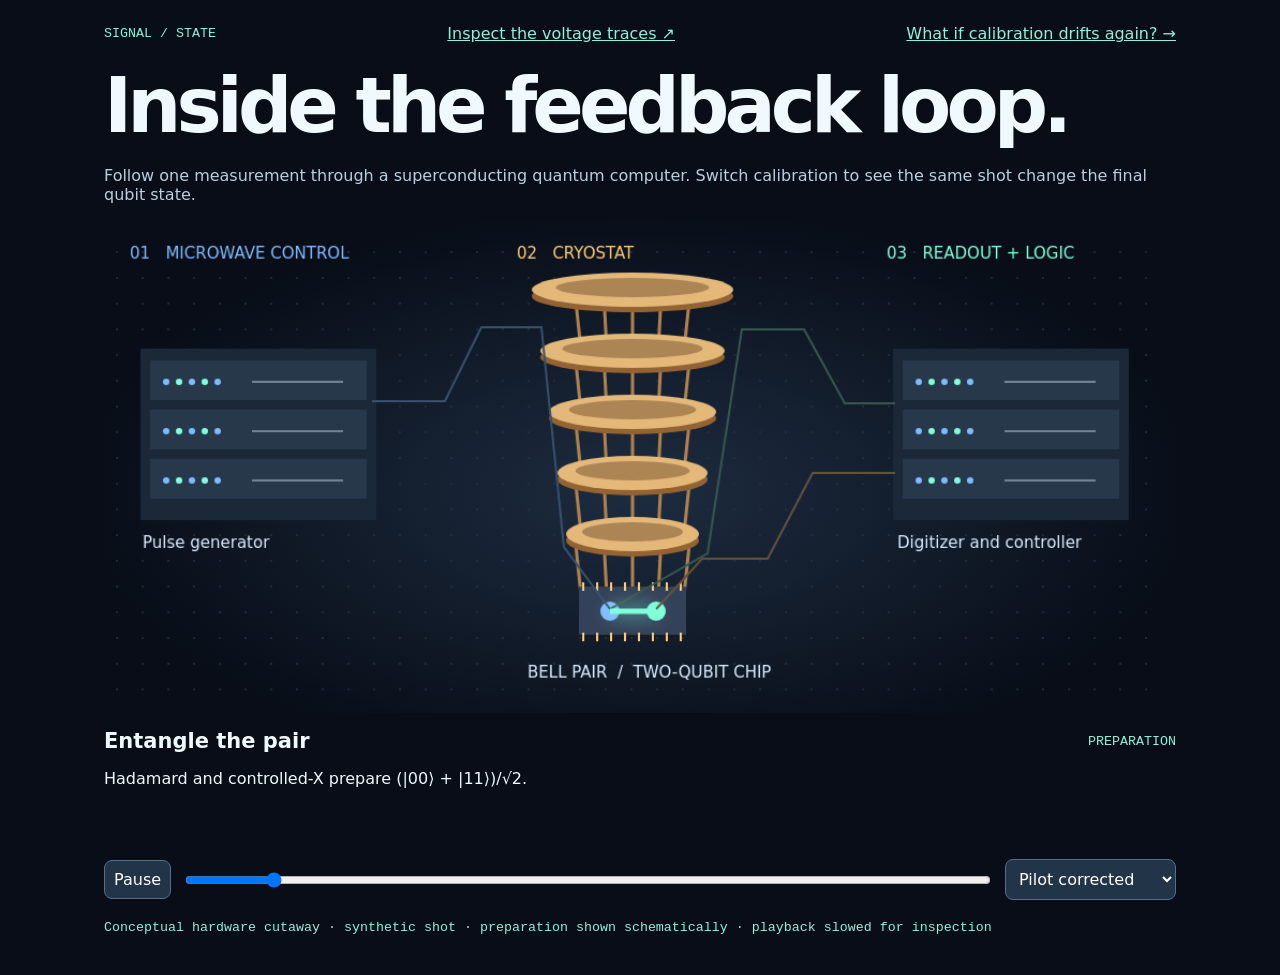
==== docs/index.html @ 47e358c2 "Show how feedback recovers after a second phase shift" ====
<!doctype html><html lang=en><meta charset=utf-8><meta name=viewport content="width=device-width,initial-scale=1"><title>Inside the feedback loop</title>
<style>*{box-sizing:border-box}body{margin:0;background:#080d17;color:#eff9ff;font:16px system-ui}main{max-width:1120px;margin:auto;padding:24px}header,aside,.tools{display:flex;align-items:center;justify-content:space-between;gap:12px;flex-wrap:wrap}a,small{color:#91efdc}h1{font-size:clamp(36px,6vw,76px);letter-spacing:-.065em;margin:18px 0 4px}p{color:#bdcede}canvas{width:100%;display:block;background:radial-gradient(ellipse at 50% 55%,#1d2c40,#080d17 75%);border-radius:16px}button,select{color:white;background:#213448;border:1px solid #547086;border-radius:8px;padding:9px;font:inherit}input{flex:1;min-width:120px}strong{font-size:21px}aside{padding:16px 0}button{cursor:pointer}small{font-family:monospace}article{min-height:90px} @media(max-width:620px){main{padding:12px}canvas{min-height:270px;object-fit:contain}}</style>
<main><header><small>SIGNAL / STATE</small><a href="exhibit.html#experiment">Inspect the voltage traces ↗</a><a href="drift.html">What if calibration drifts again? →</a></header><h1>Inside the feedback loop.</h1><p>Follow one measurement through a superconducting quantum computer. Switch calibration to see the same shot change the final qubit state.</p>
<canvas id="view" width="1000" height="460" aria-label="Cutaway illustration of a microwave controller, cryostat, qubit chip and readout electronics"></canvas>
<aside><strong id="title"></strong><small id="time"></small></aside><article id="detail"></article><div class="tools"><button id="play">Pause</button><input aria-label="Replay progress" id="slider" type="range" min="0" max="1000" value="0"><select aria-label="Calibration" id="mode"><option value="corrected">Pilot corrected</option><option value="stale">Stale calibration</option></select></div><p><small>Conceptual hardware cutaway · synthetic shot · preparation shown schematically · playback slowed for inspection</small></p></main>
<script src="machine-shot.js"></script><script>
const el=id=>document.getElementById(id),ctx=el('view').getContext('2d'),mint='#81ffdb',gold='#ffca76',blue='#80baff';
let progress=0,playing=!matchMedia('(prefers-reduced-motion: reduce)').matches,last=0;
function line(points,color,width=2){ctx.beginPath();points.forEach(([x,y],i)=>i?ctx.lineTo(x,y):ctx.moveTo(x,y));ctx.strokeStyle=color;ctx.lineWidth=width;ctx.stroke()}
function ellipse(x,y,rx,ry,c){ctx.fillStyle=c;ctx.beginPath();ctx.ellipse(x,y,rx,ry,0,0,7);ctx.fill()}
function text(x,y,s,c='#dcecff',size=15){ctx.fillStyle=c;ctx.font=size+'px system-ui';ctx.fillText(s,x,y)}
function packet(path,f,color){line(path,color,2);const pos=Math.min(.99999,f)*(path.length-1),i=Math.floor(pos),t=pos-i;const x=path[i][0]*(1-t)+path[i+1][0]*t,y=path[i][1]*(1-t)+path[i+1][1]*t;ctx.shadowBlur=22;ctx.shadowColor=color;ellipse(x,y,7,7,color);ctx.shadowBlur=0}
function draw(){const p=machineShot[el('mode').value],N=p.evidence.length,finish=p.finished_ns;
const ns=Math.max(0,Math.min(finish,(progress-.28)/.72*finish)),stage=progress<.10?0:progress<.20?1:progress<.28?2:ns<4*N?3:ns<4*N+16?4:progress<.99999?5:6;
ctx.clearRect(0,0,1000,460);
for(let y=30;y<455;y+=24)for(let x=12;x<995;x+=24)ellipse(x,y,1,1,'#233245');
text(24,36,'01   MICROWAVE CONTROL',blue);text(385,36,'02   CRYOSTAT',gold);text(730,36,'03   READOUT + LOGIC',mint);
for(let rack of [34,736]){ctx.fillStyle='#1a2838';ctx.fillRect(rack,120,220,160);for(let j=0;j<3;j++){ctx.fillStyle='#26384a';ctx.fillRect(rack+9,131+j*46,202,37);for(let k=0;k<5;k++)ellipse(rack+24+k*12,151+j*46,3,3,k%2?mint:blue);line([[rack+104,151+j*46],[rack+189,151+j*46]],'#718293')}}
for(let j=0;j<5;j++){const y=65+j*57,rx=94-j*8;for(let k=-2;k<=2;k++)line([[493+k*27,y],[493+k*24,y+57]],'#af824f',3);ellipse(493,y+6,rx,15,'#946333');ellipse(493,y,rx,16,'#e3b878');ellipse(493,y-2,rx*.76,9,'#ad8555')}
ctx.fillStyle='#344259';ctx.fillRect(443,342,100,45);for(let k=0;k<8;k++){line([[447+k*13,338],[447+k*13,346]],gold);line([[447+k*13,385],[447+k*13,393]],gold)}
line([[472,365],[515,365]],'#c9d7ff',3);ellipse(472,365,9,9,blue);ellipse(515,365,9,9,stage===6&&p.target_one_after?'#ff898d':mint);
text(395,427,'BELL PAIR  /  TWO-QUBIT CHIP');text(36,306,'Pulse generator');text(740,306,'Digitizer and controller');
const drive=[[250,169],[318,169],[352,100],[408,100],[429,305],[472,363]],read=[[472,363],[563,311],[595,102],[653,102],[691,171],[738,171]],feedback=[[738,236],[661,236],[619,316],[558,316],[515,363]];
line(drive,'#39516c');line(read,'#37574f');line(feedback,'#61523e');
if(stage===0)packet(drive,progress/.1,blue);if(stage===1){ctx.shadowColor=mint;ctx.shadowBlur=18;line([[472,365],[515,365]],mint,5);ctx.shadowBlur=0}
if(stage===2||stage===3)packet(read,stage===2?(progress-.2)/.08:(ns/20)%1,mint);if(stage===4||stage===5)packet(feedback,Math.min(1,(ns-4*N)/28),gold);
const count=Math.min(N,Math.floor(ns/4));if(count>0){const pts=p.evidence.slice(0,count).map((v,i)=>[747+i*196/48,220-Math.max(-9,Math.min(9,v))*3]);line(pts,mint,3)}
const names=['Send the control pulse','Entangle the pair','Measure the first qubit','Listen to the resonator','Transmit the decision','Apply conditional feedback','Verify the target'];
const notes=['Microwave control is illustrated schematically. The circuit begins in |00⟩.','Hadamard and controlled-X prepare (|00⟩ + |11⟩)/√2.','The fixture selects measurement branch '+Number(p.truth)+'. The partner qubit is correlated with it.','Sample '+count+' of '+N+'. The readout actor accumulates evidence from two noisy voltage channels.','The reader calls state '+Number(p.decision)+'. Its output travels through a modeled 16 ns feedback delay.',p.decision?'The controller requests X on the partner qubit. The gate slot takes 12 ns.':'The controller leaves the partner unchanged. The reserved gate slot takes 12 ns.','Final target |'+Number(p.target_one_after)+'⟩. '+(p.target_one_after?'Reset failed.':'Reset succeeded.')+' Completion '+finish+' ns against a 120 ns deadline.'];
el('title').textContent=names[stage];el('detail').textContent=notes[stage];el('time').textContent=stage<3?'PREPARATION':Math.round(ns)+' ns   /   SIMULATED';el('slider').value=Math.round(progress*1000);el('play').textContent=playing?'Pause':progress>=1?'Replay':'Play'}
function frame(t){if(playing){progress=Math.min(1,progress+Math.min(t-last,50)/15000);if(progress===1)playing=false}last=t;draw();requestAnimationFrame(frame)}
el('slider').oninput=e=>{playing=false;progress=e.target.value/1000};el('play').onclick=()=>{if(progress>=1)progress=0;playing=!playing};requestAnimationFrame(frame)
</script></html>
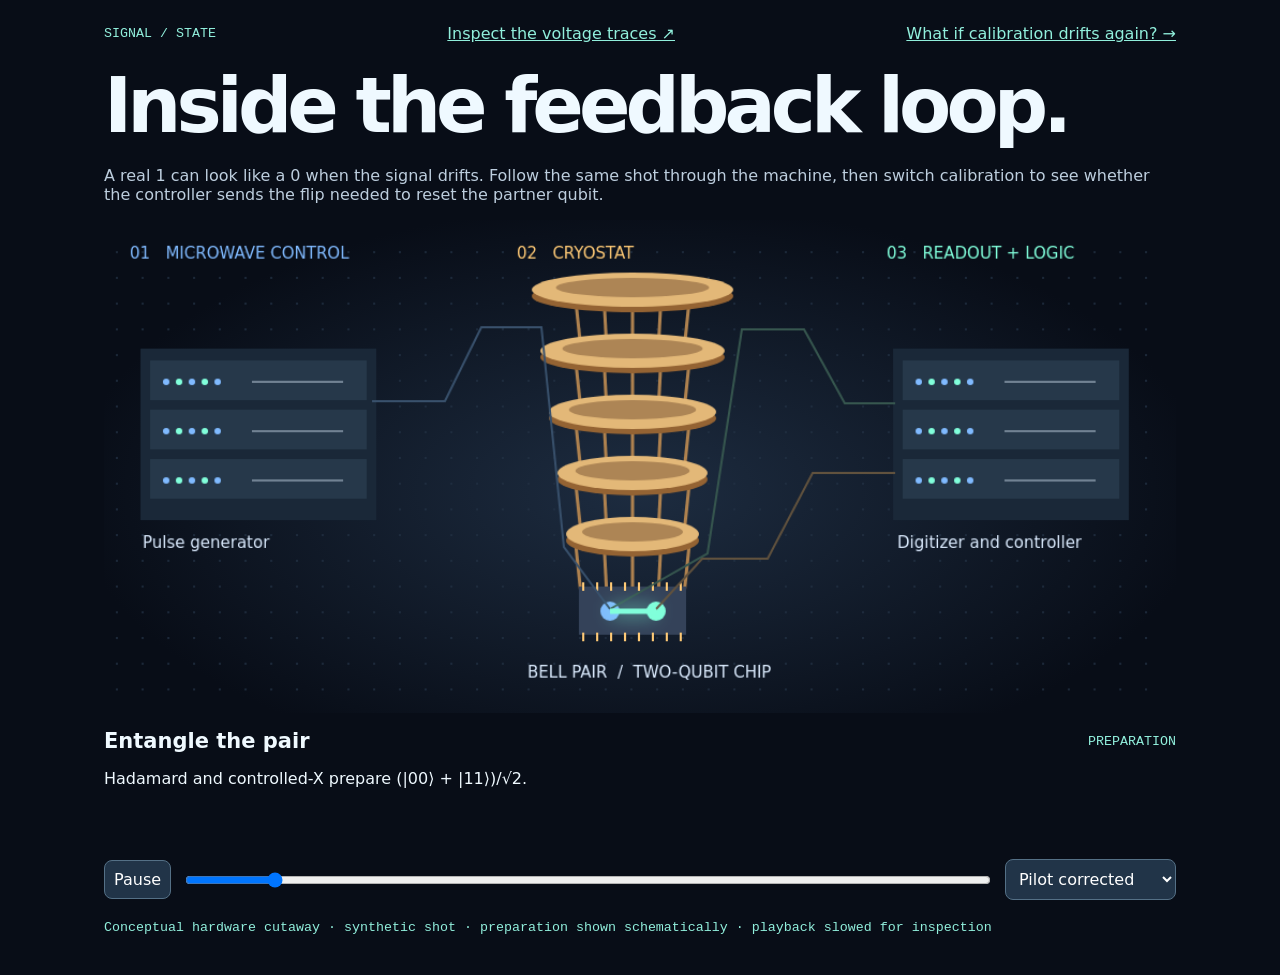
==== commit 9586afbf: "Explain why readout drift can cause the wrong feedback" ====
--- a/docs/index.html
+++ b/docs/index.html
@@ -1,6 +1,6 @@
 <!doctype html><html lang=en><meta charset=utf-8><meta name=viewport content="width=device-width,initial-scale=1"><title>Inside the feedback loop</title>
 <style>*{box-sizing:border-box}body{margin:0;background:#080d17;color:#eff9ff;font:16px system-ui}main{max-width:1120px;margin:auto;padding:24px}header,aside,.tools{display:flex;align-items:center;justify-content:space-between;gap:12px;flex-wrap:wrap}a,small{color:#91efdc}h1{font-size:clamp(36px,6vw,76px);letter-spacing:-.065em;margin:18px 0 4px}p{color:#bdcede}canvas{width:100%;display:block;background:radial-gradient(ellipse at 50% 55%,#1d2c40,#080d17 75%);border-radius:16px}button,select{color:white;background:#213448;border:1px solid #547086;border-radius:8px;padding:9px;font:inherit}input{flex:1;min-width:120px}strong{font-size:21px}aside{padding:16px 0}button{cursor:pointer}small{font-family:monospace}article{min-height:90px} @media(max-width:620px){main{padding:12px}canvas{min-height:270px;object-fit:contain}}</style>
-<main><header><small>SIGNAL / STATE</small><a href="exhibit.html#experiment">Inspect the voltage traces ↗</a><a href="drift.html">What if calibration drifts again? →</a></header><h1>Inside the feedback loop.</h1><p>Follow one measurement through a superconducting quantum computer. Switch calibration to see the same shot change the final qubit state.</p>
+<main><header><small>SIGNAL / STATE</small><a href="exhibit.html#experiment">Inspect the voltage traces ↗</a><a href="drift.html">What if calibration drifts again? →</a></header><h1>Inside the feedback loop.</h1><p>A real 1 can look like a 0 when the signal drifts. Follow the same shot through the machine, then switch calibration to see whether the controller sends the flip needed to reset the partner qubit.</p>
 <canvas id="view" width="1000" height="460" aria-label="Cutaway illustration of a microwave controller, cryostat, qubit chip and readout electronics"></canvas>
 <aside><strong id="title"></strong><small id="time"></small></aside><article id="detail"></article><div class="tools"><button id="play">Pause</button><input aria-label="Replay progress" id="slider" type="range" min="0" max="1000" value="0"><select aria-label="Calibration" id="mode"><option value="corrected">Pilot corrected</option><option value="stale">Stale calibration</option></select></div><p><small>Conceptual hardware cutaway · synthetic shot · preparation shown schematically · playback slowed for inspection</small></p></main>
 <script src="machine-shot.js"></script><script>
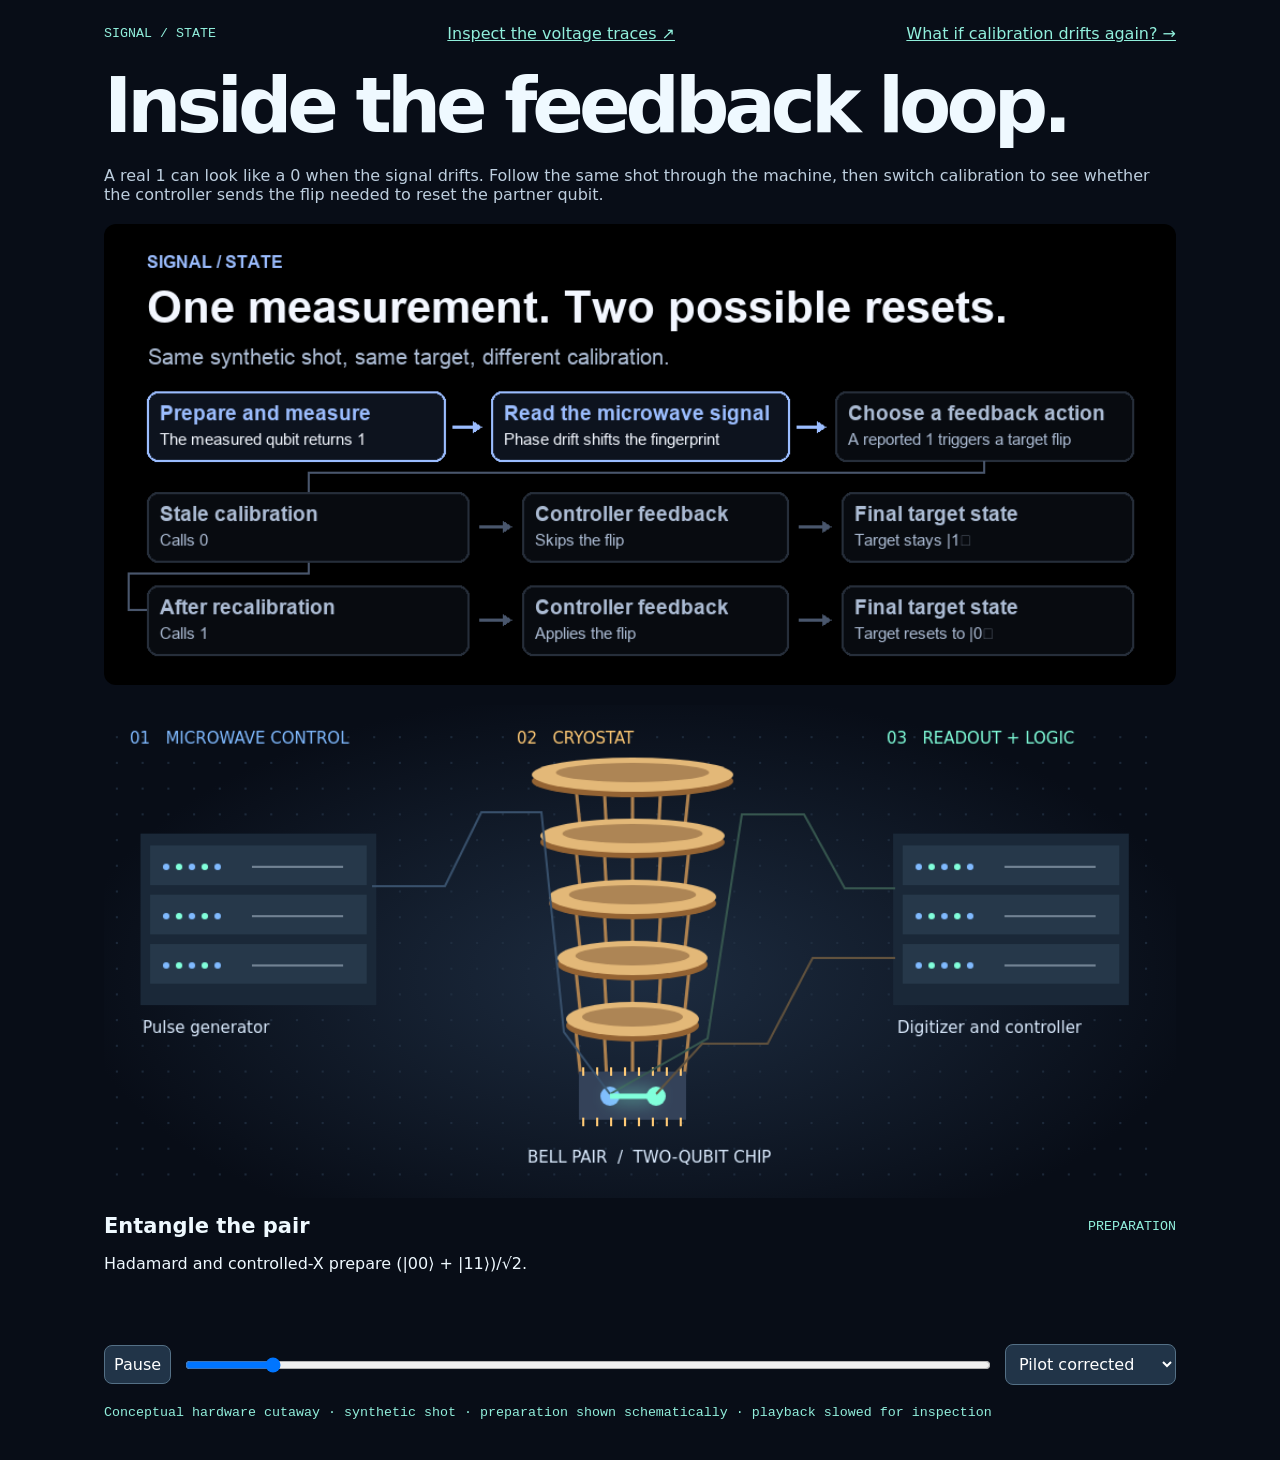
==== commit 78bf0493: "Open with the animated readout workflow" ====
--- a/docs/index.html
+++ b/docs/index.html
@@ -1,7 +1,7 @@
 <!doctype html><html lang=en><meta charset=utf-8><meta name=viewport content="width=device-width,initial-scale=1"><title>Inside the feedback loop</title>
 <style>*{box-sizing:border-box}body{margin:0;background:#080d17;color:#eff9ff;font:16px system-ui}main{max-width:1120px;margin:auto;padding:24px}header,aside,.tools{display:flex;align-items:center;justify-content:space-between;gap:12px;flex-wrap:wrap}a,small{color:#91efdc}h1{font-size:clamp(36px,6vw,76px);letter-spacing:-.065em;margin:18px 0 4px}p{color:#bdcede}canvas{width:100%;display:block;background:radial-gradient(ellipse at 50% 55%,#1d2c40,#080d17 75%);border-radius:16px}button,select{color:white;background:#213448;border:1px solid #547086;border-radius:8px;padding:9px;font:inherit}input{flex:1;min-width:120px}strong{font-size:21px}aside{padding:16px 0}button{cursor:pointer}small{font-family:monospace}article{min-height:90px} @media(max-width:620px){main{padding:12px}canvas{min-height:270px;object-fit:contain}}</style>
 <main><header><small>SIGNAL / STATE</small><a href="exhibit.html#experiment">Inspect the voltage traces ↗</a><a href="drift.html">What if calibration drifts again? →</a></header><h1>Inside the feedback loop.</h1><p>A real 1 can look like a 0 when the signal drifts. Follow the same shot through the machine, then switch calibration to see whether the controller sends the flip needed to reset the partner qubit.</p>
-<canvas id="view" width="1000" height="460" aria-label="Cutaway illustration of a microwave controller, cryostat, qubit chip and readout electronics"></canvas>
+<figure style="margin:20px 0"><picture><source media="(prefers-reduced-motion: reduce)" srcset="workflow.png"><img src="workflow.gif" width="1000" height="430" style="display:block;width:100%;height:auto;border-radius:12px" alt="One measurement leads to two possible resets. Stale calibration reports zero and skips the flip. Recalibration reports one and resets the target."></picture></figure><canvas id="view" width="1000" height="460" aria-label="Cutaway illustration of a microwave controller, cryostat, qubit chip and readout electronics"></canvas>
 <aside><strong id="title"></strong><small id="time"></small></aside><article id="detail"></article><div class="tools"><button id="play">Pause</button><input aria-label="Replay progress" id="slider" type="range" min="0" max="1000" value="0"><select aria-label="Calibration" id="mode"><option value="corrected">Pilot corrected</option><option value="stale">Stale calibration</option></select></div><p><small>Conceptual hardware cutaway · synthetic shot · preparation shown schematically · playback slowed for inspection</small></p></main>
 <script src="machine-shot.js"></script><script>
 const el=id=>document.getElementById(id),ctx=el('view').getContext('2d'),mint='#81ffdb',gold='#ffca76',blue='#80baff';
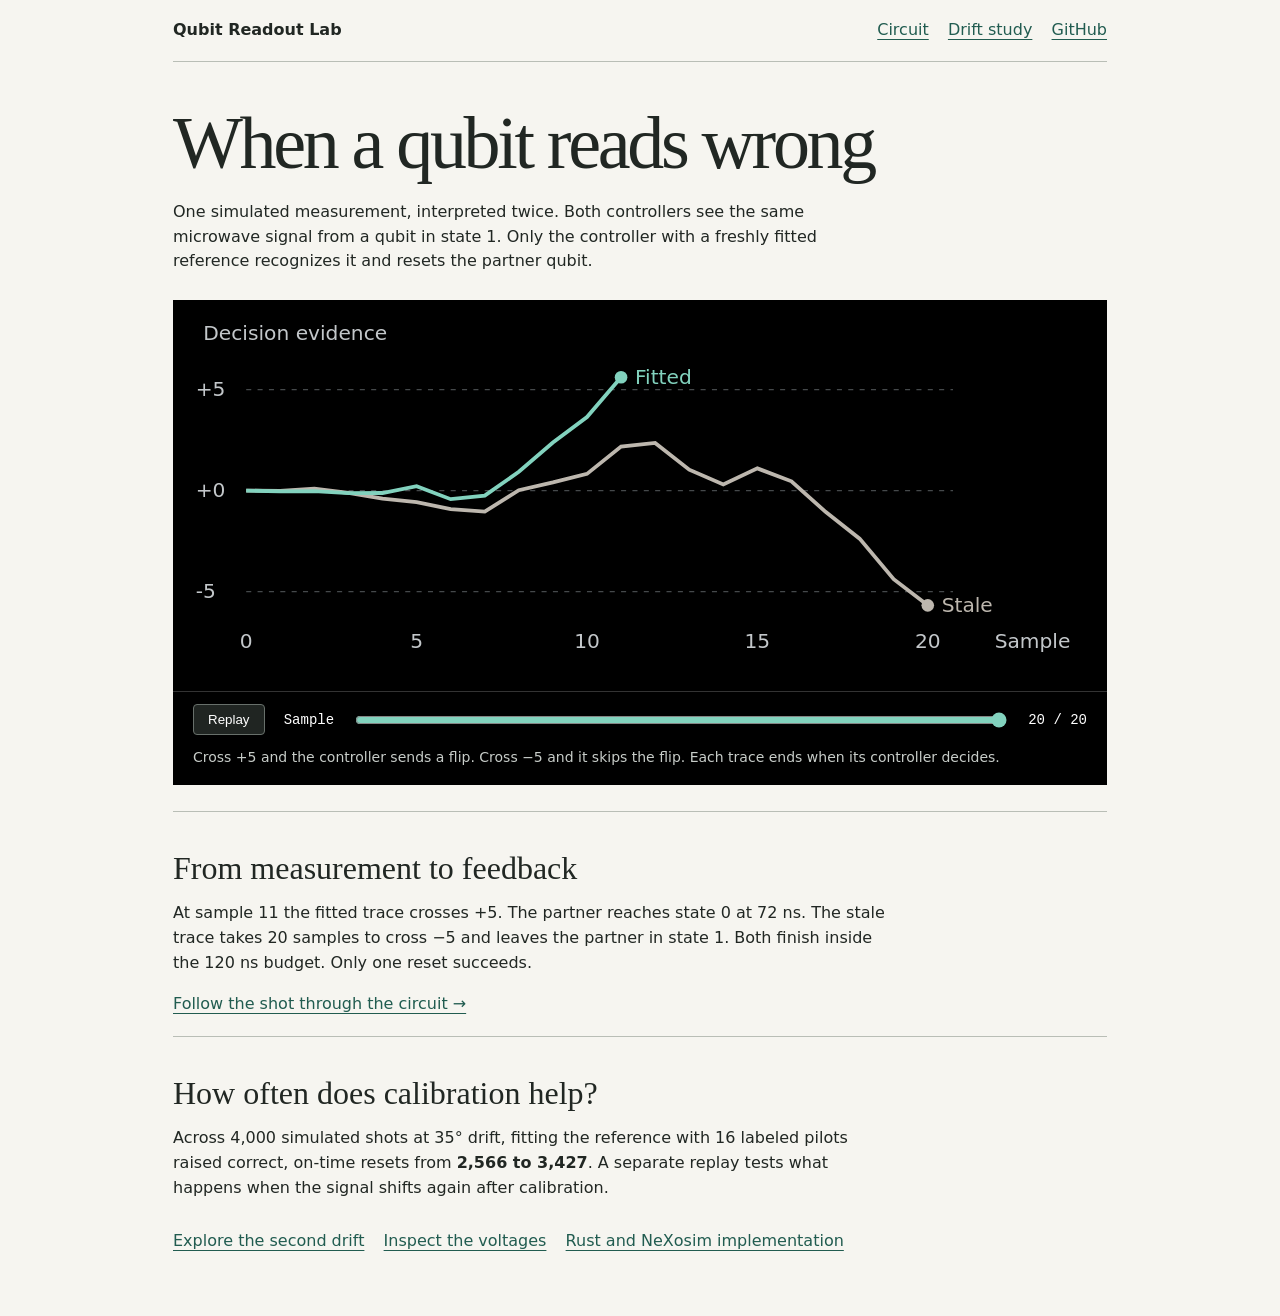
==== commit f704dd3c: "Lead with a matched-shot evidence trace and native replay controls" ====
--- a/docs/index.html
+++ b/docs/index.html
@@ -1,33 +1,19 @@
-<!doctype html><html lang=en><meta charset=utf-8><meta name=viewport content="width=device-width,initial-scale=1"><title>Inside the feedback loop</title>
-<style>*{box-sizing:border-box}body{margin:0;background:#080d17;color:#eff9ff;font:16px system-ui}main{max-width:1120px;margin:auto;padding:24px}header,aside,.tools{display:flex;align-items:center;justify-content:space-between;gap:12px;flex-wrap:wrap}a,small{color:#91efdc}h1{font-size:clamp(36px,6vw,76px);letter-spacing:-.065em;margin:18px 0 4px}p{color:#bdcede}canvas{width:100%;display:block;background:radial-gradient(ellipse at 50% 55%,#1d2c40,#080d17 75%);border-radius:16px}button,select{color:white;background:#213448;border:1px solid #547086;border-radius:8px;padding:9px;font:inherit}input{flex:1;min-width:120px}strong{font-size:21px}aside{padding:16px 0}button{cursor:pointer}small{font-family:monospace}article{min-height:90px} @media(max-width:620px){main{padding:12px}canvas{min-height:270px;object-fit:contain}}</style>
-<main><header><small>SIGNAL / STATE</small><a href="exhibit.html#experiment">Inspect the voltage traces ↗</a><a href="drift.html">What if calibration drifts again? →</a></header><h1>Inside the feedback loop.</h1><p>A real 1 can look like a 0 when the signal drifts. Follow the same shot through the machine, then switch calibration to see whether the controller sends the flip needed to reset the partner qubit.</p>
-<figure style="margin:20px 0"><picture><source media="(prefers-reduced-motion: reduce)" srcset="workflow.png"><img src="workflow.gif" width="1000" height="430" style="display:block;width:100%;height:auto;border-radius:12px" alt="One measurement leads to two possible resets. Stale calibration reports zero and skips the flip. Recalibration reports one and resets the target."></picture></figure><canvas id="view" width="1000" height="460" aria-label="Cutaway illustration of a microwave controller, cryostat, qubit chip and readout electronics"></canvas>
-<aside><strong id="title"></strong><small id="time"></small></aside><article id="detail"></article><div class="tools"><button id="play">Pause</button><input aria-label="Replay progress" id="slider" type="range" min="0" max="1000" value="0"><select aria-label="Calibration" id="mode"><option value="corrected">Pilot corrected</option><option value="stale">Stale calibration</option></select></div><p><small>Conceptual hardware cutaway · synthetic shot · preparation shown schematically · playback slowed for inspection</small></p></main>
-<script src="machine-shot.js"></script><script>
-const el=id=>document.getElementById(id),ctx=el('view').getContext('2d'),mint='#81ffdb',gold='#ffca76',blue='#80baff';
-let progress=0,playing=!matchMedia('(prefers-reduced-motion: reduce)').matches,last=0;
-function line(points,color,width=2){ctx.beginPath();points.forEach(([x,y],i)=>i?ctx.lineTo(x,y):ctx.moveTo(x,y));ctx.strokeStyle=color;ctx.lineWidth=width;ctx.stroke()}
-function ellipse(x,y,rx,ry,c){ctx.fillStyle=c;ctx.beginPath();ctx.ellipse(x,y,rx,ry,0,0,7);ctx.fill()}
-function text(x,y,s,c='#dcecff',size=15){ctx.fillStyle=c;ctx.font=size+'px system-ui';ctx.fillText(s,x,y)}
-function packet(path,f,color){line(path,color,2);const pos=Math.min(.99999,f)*(path.length-1),i=Math.floor(pos),t=pos-i;const x=path[i][0]*(1-t)+path[i+1][0]*t,y=path[i][1]*(1-t)+path[i+1][1]*t;ctx.shadowBlur=22;ctx.shadowColor=color;ellipse(x,y,7,7,color);ctx.shadowBlur=0}
-function draw(){const p=machineShot[el('mode').value],N=p.evidence.length,finish=p.finished_ns;
-const ns=Math.max(0,Math.min(finish,(progress-.28)/.72*finish)),stage=progress<.10?0:progress<.20?1:progress<.28?2:ns<4*N?3:ns<4*N+16?4:progress<.99999?5:6;
-ctx.clearRect(0,0,1000,460);
-for(let y=30;y<455;y+=24)for(let x=12;x<995;x+=24)ellipse(x,y,1,1,'#233245');
-text(24,36,'01   MICROWAVE CONTROL',blue);text(385,36,'02   CRYOSTAT',gold);text(730,36,'03   READOUT + LOGIC',mint);
-for(let rack of [34,736]){ctx.fillStyle='#1a2838';ctx.fillRect(rack,120,220,160);for(let j=0;j<3;j++){ctx.fillStyle='#26384a';ctx.fillRect(rack+9,131+j*46,202,37);for(let k=0;k<5;k++)ellipse(rack+24+k*12,151+j*46,3,3,k%2?mint:blue);line([[rack+104,151+j*46],[rack+189,151+j*46]],'#718293')}}
-for(let j=0;j<5;j++){const y=65+j*57,rx=94-j*8;for(let k=-2;k<=2;k++)line([[493+k*27,y],[493+k*24,y+57]],'#af824f',3);ellipse(493,y+6,rx,15,'#946333');ellipse(493,y,rx,16,'#e3b878');ellipse(493,y-2,rx*.76,9,'#ad8555')}
-ctx.fillStyle='#344259';ctx.fillRect(443,342,100,45);for(let k=0;k<8;k++){line([[447+k*13,338],[447+k*13,346]],gold);line([[447+k*13,385],[447+k*13,393]],gold)}
-line([[472,365],[515,365]],'#c9d7ff',3);ellipse(472,365,9,9,blue);ellipse(515,365,9,9,stage===6&&p.target_one_after?'#ff898d':mint);
-text(395,427,'BELL PAIR  /  TWO-QUBIT CHIP');text(36,306,'Pulse generator');text(740,306,'Digitizer and controller');
-const drive=[[250,169],[318,169],[352,100],[408,100],[429,305],[472,363]],read=[[472,363],[563,311],[595,102],[653,102],[691,171],[738,171]],feedback=[[738,236],[661,236],[619,316],[558,316],[515,363]];
-line(drive,'#39516c');line(read,'#37574f');line(feedback,'#61523e');
-if(stage===0)packet(drive,progress/.1,blue);if(stage===1){ctx.shadowColor=mint;ctx.shadowBlur=18;line([[472,365],[515,365]],mint,5);ctx.shadowBlur=0}
-if(stage===2||stage===3)packet(read,stage===2?(progress-.2)/.08:(ns/20)%1,mint);if(stage===4||stage===5)packet(feedback,Math.min(1,(ns-4*N)/28),gold);
-const count=Math.min(N,Math.floor(ns/4));if(count>0){const pts=p.evidence.slice(0,count).map((v,i)=>[747+i*196/48,220-Math.max(-9,Math.min(9,v))*3]);line(pts,mint,3)}
-const names=['Send the control pulse','Entangle the pair','Measure the first qubit','Listen to the resonator','Transmit the decision','Apply conditional feedback','Verify the target'];
-const notes=['Microwave control is illustrated schematically. The circuit begins in |00⟩.','Hadamard and controlled-X prepare (|00⟩ + |11⟩)/√2.','The fixture selects measurement branch '+Number(p.truth)+'. The partner qubit is correlated with it.','Sample '+count+' of '+N+'. The readout actor accumulates evidence from two noisy voltage channels.','The reader calls state '+Number(p.decision)+'. Its output travels through a modeled 16 ns feedback delay.',p.decision?'The controller requests X on the partner qubit. The gate slot takes 12 ns.':'The controller leaves the partner unchanged. The reserved gate slot takes 12 ns.','Final target |'+Number(p.target_one_after)+'⟩. '+(p.target_one_after?'Reset failed.':'Reset succeeded.')+' Completion '+finish+' ns against a 120 ns deadline.'];
-el('title').textContent=names[stage];el('detail').textContent=notes[stage];el('time').textContent=stage<3?'PREPARATION':Math.round(ns)+' ns   /   SIMULATED';el('slider').value=Math.round(progress*1000);el('play').textContent=playing?'Pause':progress>=1?'Replay':'Play'}
-function frame(t){if(playing){progress=Math.min(1,progress+Math.min(t-last,50)/15000);if(progress===1)playing=false}last=t;draw();requestAnimationFrame(frame)}
-el('slider').oninput=e=>{playing=false;progress=e.target.value/1000};el('play').onclick=()=>{if(progress>=1)progress=0;playing=!playing};requestAnimationFrame(frame)
-</script></html>
+<!doctype html>
+<html lang="en"><meta charset="utf-8"><meta name="viewport" content="width=device-width, initial-scale=1">
+<title>Qubit Readout Lab · Shot replay</title>
+<style>
+*{box-sizing:border-box}body{margin:0;background:#f6f5f0;color:#212723;font:16px/1.55 system-ui,sans-serif}main,header{max-width:1030px;margin:auto;padding:0 clamp(18px,4vw,48px)}nav,footer,.controls{display:flex;align-items:center;gap:1.2rem;flex-wrap:wrap}nav{padding:18px 0;border-bottom:1px solid #b9beb6}nav b{margin-right:auto}a{color:#215c50;text-underline-offset:4px}h1,h2{font-family:Georgia,serif;font-weight:400;line-height:1.08}h1{font-size:clamp(38px,6vw,74px);letter-spacing:-.045em;margin:42px 0 12px}h2{font-size:32px;margin-bottom:12px}p{max-width:71ch}figure{margin:26px 0;background:black;color:white}svg{display:block;width:100%}.controls{padding:12px 20px;border-top:1px solid #333;font:14px ui-monospace,monospace}.controls input{flex:1;min-width:85px;accent-color:#82d2be}button{background:#202522;color:white;border:1px solid #68706b;border-radius:4px;padding:7px 14px;cursor:pointer}output{min-width:5ch}section{border-top:1px solid #b9beb6;padding:12px 0 20px}footer{padding:12px 0 42px}figcaption{padding:0 20px 16px;color:#c7ccc8;font-size:14px}
+</style>
+<header><nav><b>Qubit Readout Lab</b><a href="machine.html">Circuit</a><a href="drift.html">Drift study</a><a href="https://github.com/hanshengzhu0001/qubit-readout-lab">GitHub</a></nav></header>
+<main><h1>When a qubit reads wrong</h1><p>One simulated measurement, interpreted twice. Both controllers see the same microwave signal from a qubit in state 1. Only the controller with a freshly fitted reference recognizes it and resets the partner qubit.</p>
+<figure><svg xmlns="http://www.w3.org/2000/svg" viewBox="0 0 740 310" role="img" aria-label="Decision evidence on the same simulated shot. Fitted calibration crosses plus five at sample 11. Stale calibration crosses minus five at sample 20."><rect width="740" height="310" fill="#000"/><g font-family="system-ui,sans-serif" font-size="16" fill="#c3c7ca"><text x="24" y="32">Decision evidence</text><path d="M58 71H618" stroke="#45494b" stroke-dasharray="4 5"/><text x="18" y="76">+5</text><path d="M58 151H618" stroke="#45494b" stroke-dasharray="4 5"/><text x="18" y="156">+0</text><path d="M58 231H618" stroke="#45494b" stroke-dasharray="4 5"/><text x="18" y="236">-5</text><text x="58" y="276" text-anchor="middle">0</text><text x="193" y="276" text-anchor="middle">5</text><text x="328" y="276" text-anchor="middle">10</text><text x="463" y="276" text-anchor="middle">15</text><text x="598" y="276" text-anchor="middle">20</text><text x="651" y="276">Sample</text><defs><clipPath id="progress"><rect id="window" width="740" height="310"/></clipPath></defs><g clip-path="url(#progress)"><polyline fill="none" stroke="#bdb7ae" stroke-width="3" points="58,151.00 85,151.32 112,149.56 139,152.84 166,157.35 193,160.23 220,165.70 247,167.66 274,150.69 301,144.56 328,137.75 355,116.08 382,113.29 409,134.46 436,146.11 463,133.40 490,143.65 517,167.84 544,189.08 571,221.20 598,241.93"/><circle cx="598" cy="241.9271967538682" r="5" fill="#bdb7ae"/><text x="609" y="246.9271967538682" fill="#bdb7ae">Stale</text><polyline fill="none" stroke="#82d2be" stroke-width="3" points="58,151.00 85,151.57 112,151.41 139,153.06 166,152.91 193,147.49 220,157.82 247,154.98 274,136.10 301,112.95 328,92.75 355,61.16"/><circle cx="355" cy="61.157567280035536" r="5" fill="#82d2be"/><text x="366" y="66.15756728003554" fill="#82d2be">Fitted</text></g></g></svg><div class="controls"><button id="play">Replay</button><label for="sample">Sample</label><input type="range" id="sample" min="0" max="20" value="20"><output for="sample">20 / 20</output></div><figcaption>Cross +5 and the controller sends a flip. Cross −5 and it skips the flip. Each trace ends when its controller decides.</figcaption></figure>
+<section><h2>From measurement to feedback</h2><p>At sample 11 the fitted trace crosses +5. The partner reaches state 0 at 72 ns. The stale trace takes 20 samples to cross −5 and leaves the partner in state 1. Both finish inside the 120 ns budget. Only one reset succeeds.</p><a href="machine.html">Follow the shot through the circuit →</a></section>
+<section><h2>How often does calibration help?</h2><p>Across 4,000 simulated shots at 35° drift, fitting the reference with 16 labeled pilots raised correct, on-time resets from <b>2,566 to 3,427</b>. A separate replay tests what happens when the signal shifts again after calibration.</p><footer><a href="drift.html">Explore the second drift</a><a href="exhibit.html#experiment">Inspect the voltages</a><a href="https://github.com/hanshengzhu0001/qubit-readout-lab#rust-async-two-runtimes-two-jobs">Rust and NeXosim implementation</a></footer></section></main>
+<script>
+const slider=document.querySelector('#sample'), button=document.querySelector('#play');
+let timer;
+function draw(){const n=Number(slider.value);document.querySelector('#window').setAttribute('width',n===20?740:64+n*27);document.querySelector('output').textContent=n+' / 20'}
+function stop(){clearInterval(timer);timer=null;button.textContent=Number(slider.value)===20?'Replay':'Play'}
+button.onclick=()=>{if(timer){stop();return}if(Number(slider.value)===20)slider.value=0;draw();button.textContent='Pause';timer=setInterval(()=>{slider.stepUp();draw();if(Number(slider.value)===20)stop()},170)};
+slider.oninput=()=>{stop();draw()};
+</script></html>
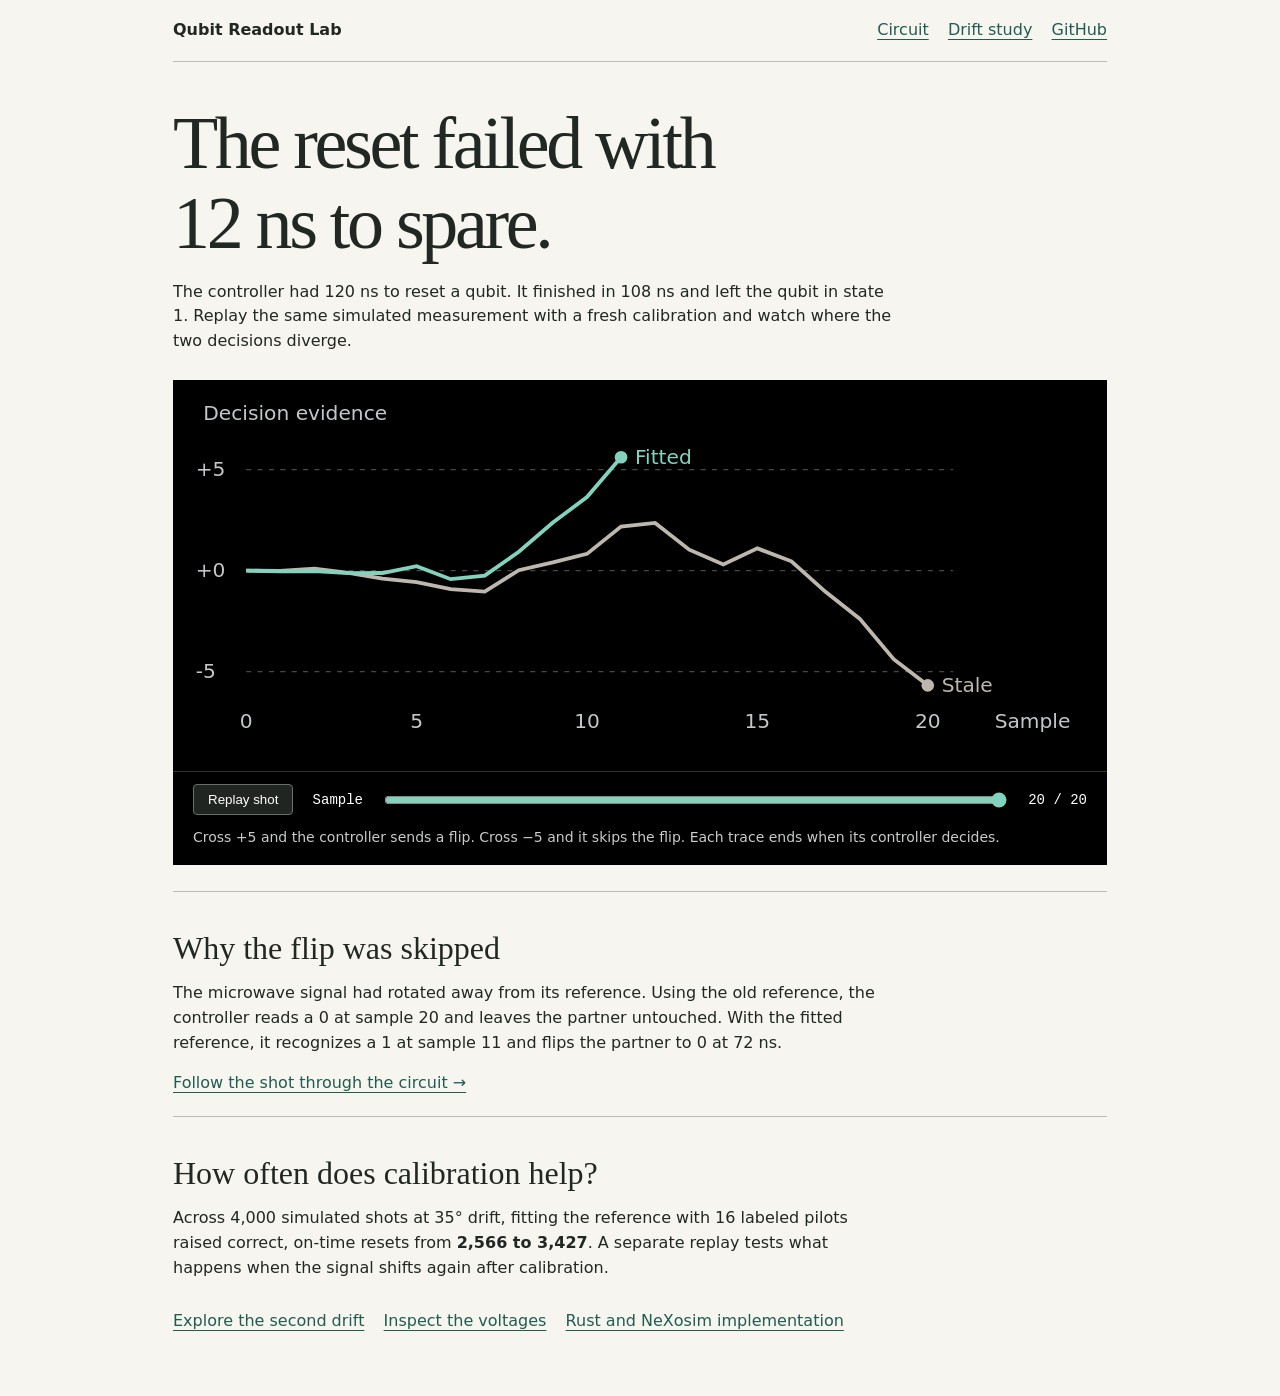
==== commit da7cd308: "Open with the failed reset and condense the experiment narrative" ====
--- a/docs/index.html
+++ b/docs/index.html
@@ -5,15 +5,15 @@
 *{box-sizing:border-box}body{margin:0;background:#f6f5f0;color:#212723;font:16px/1.55 system-ui,sans-serif}main,header{max-width:1030px;margin:auto;padding:0 clamp(18px,4vw,48px)}nav,footer,.controls{display:flex;align-items:center;gap:1.2rem;flex-wrap:wrap}nav{padding:18px 0;border-bottom:1px solid #b9beb6}nav b{margin-right:auto}a{color:#215c50;text-underline-offset:4px}h1,h2{font-family:Georgia,serif;font-weight:400;line-height:1.08}h1{font-size:clamp(38px,6vw,74px);letter-spacing:-.045em;margin:42px 0 12px}h2{font-size:32px;margin-bottom:12px}p{max-width:71ch}figure{margin:26px 0;background:black;color:white}svg{display:block;width:100%}.controls{padding:12px 20px;border-top:1px solid #333;font:14px ui-monospace,monospace}.controls input{flex:1;min-width:85px;accent-color:#82d2be}button{background:#202522;color:white;border:1px solid #68706b;border-radius:4px;padding:7px 14px;cursor:pointer}output{min-width:5ch}section{border-top:1px solid #b9beb6;padding:12px 0 20px}footer{padding:12px 0 42px}figcaption{padding:0 20px 16px;color:#c7ccc8;font-size:14px}
 </style>
 <header><nav><b>Qubit Readout Lab</b><a href="machine.html">Circuit</a><a href="drift.html">Drift study</a><a href="https://github.com/hanshengzhu0001/qubit-readout-lab">GitHub</a></nav></header>
-<main><h1>When a qubit reads wrong</h1><p>One simulated measurement, interpreted twice. Both controllers see the same microwave signal from a qubit in state 1. Only the controller with a freshly fitted reference recognizes it and resets the partner qubit.</p>
-<figure><svg xmlns="http://www.w3.org/2000/svg" viewBox="0 0 740 310" role="img" aria-label="Decision evidence on the same simulated shot. Fitted calibration crosses plus five at sample 11. Stale calibration crosses minus five at sample 20."><rect width="740" height="310" fill="#000"/><g font-family="system-ui,sans-serif" font-size="16" fill="#c3c7ca"><text x="24" y="32">Decision evidence</text><path d="M58 71H618" stroke="#45494b" stroke-dasharray="4 5"/><text x="18" y="76">+5</text><path d="M58 151H618" stroke="#45494b" stroke-dasharray="4 5"/><text x="18" y="156">+0</text><path d="M58 231H618" stroke="#45494b" stroke-dasharray="4 5"/><text x="18" y="236">-5</text><text x="58" y="276" text-anchor="middle">0</text><text x="193" y="276" text-anchor="middle">5</text><text x="328" y="276" text-anchor="middle">10</text><text x="463" y="276" text-anchor="middle">15</text><text x="598" y="276" text-anchor="middle">20</text><text x="651" y="276">Sample</text><defs><clipPath id="progress"><rect id="window" width="740" height="310"/></clipPath></defs><g clip-path="url(#progress)"><polyline fill="none" stroke="#bdb7ae" stroke-width="3" points="58,151.00 85,151.32 112,149.56 139,152.84 166,157.35 193,160.23 220,165.70 247,167.66 274,150.69 301,144.56 328,137.75 355,116.08 382,113.29 409,134.46 436,146.11 463,133.40 490,143.65 517,167.84 544,189.08 571,221.20 598,241.93"/><circle cx="598" cy="241.9271967538682" r="5" fill="#bdb7ae"/><text x="609" y="246.9271967538682" fill="#bdb7ae">Stale</text><polyline fill="none" stroke="#82d2be" stroke-width="3" points="58,151.00 85,151.57 112,151.41 139,153.06 166,152.91 193,147.49 220,157.82 247,154.98 274,136.10 301,112.95 328,92.75 355,61.16"/><circle cx="355" cy="61.157567280035536" r="5" fill="#82d2be"/><text x="366" y="66.15756728003554" fill="#82d2be">Fitted</text></g></g></svg><div class="controls"><button id="play">Replay</button><label for="sample">Sample</label><input type="range" id="sample" min="0" max="20" value="20"><output for="sample">20 / 20</output></div><figcaption>Cross +5 and the controller sends a flip. Cross −5 and it skips the flip. Each trace ends when its controller decides.</figcaption></figure>
-<section><h2>From measurement to feedback</h2><p>At sample 11 the fitted trace crosses +5. The partner reaches state 0 at 72 ns. The stale trace takes 20 samples to cross −5 and leaves the partner in state 1. Both finish inside the 120 ns budget. Only one reset succeeds.</p><a href="machine.html">Follow the shot through the circuit →</a></section>
+<main><h1>The reset failed with<br>12 ns to spare.</h1><p>The controller had 120 ns to reset a qubit. It finished in 108 ns and left the qubit in state 1. Replay the same simulated measurement with a fresh calibration and watch where the two decisions diverge.</p>
+<figure><svg xmlns="http://www.w3.org/2000/svg" viewBox="0 0 740 310" role="img" aria-label="Decision evidence on the same simulated shot. Fitted calibration crosses plus five at sample 11. Stale calibration crosses minus five at sample 20."><rect width="740" height="310" fill="#000"/><g font-family="system-ui,sans-serif" font-size="16" fill="#c3c7ca"><text x="24" y="32">Decision evidence</text><path d="M58 71H618" stroke="#45494b" stroke-dasharray="4 5"/><text x="18" y="76">+5</text><path d="M58 151H618" stroke="#45494b" stroke-dasharray="4 5"/><text x="18" y="156">+0</text><path d="M58 231H618" stroke="#45494b" stroke-dasharray="4 5"/><text x="18" y="236">-5</text><text x="58" y="276" text-anchor="middle">0</text><text x="193" y="276" text-anchor="middle">5</text><text x="328" y="276" text-anchor="middle">10</text><text x="463" y="276" text-anchor="middle">15</text><text x="598" y="276" text-anchor="middle">20</text><text x="651" y="276">Sample</text><defs><clipPath id="progress"><rect id="window" width="740" height="310"/></clipPath></defs><g clip-path="url(#progress)"><polyline fill="none" stroke="#bdb7ae" stroke-width="3" points="58,151.00 85,151.32 112,149.56 139,152.84 166,157.35 193,160.23 220,165.70 247,167.66 274,150.69 301,144.56 328,137.75 355,116.08 382,113.29 409,134.46 436,146.11 463,133.40 490,143.65 517,167.84 544,189.08 571,221.20 598,241.93"/><circle cx="598" cy="241.9271967538682" r="5" fill="#bdb7ae"/><text x="609" y="246.9271967538682" fill="#bdb7ae">Stale</text><polyline fill="none" stroke="#82d2be" stroke-width="3" points="58,151.00 85,151.57 112,151.41 139,153.06 166,152.91 193,147.49 220,157.82 247,154.98 274,136.10 301,112.95 328,92.75 355,61.16"/><circle cx="355" cy="61.157567280035536" r="5" fill="#82d2be"/><text x="366" y="66.15756728003554" fill="#82d2be">Fitted</text></g></g></svg><div class="controls"><button id="play">Replay shot</button><label for="sample">Sample</label><input type="range" id="sample" min="0" max="20" value="20"><output for="sample">20 / 20</output></div><figcaption>Cross +5 and the controller sends a flip. Cross −5 and it skips the flip. Each trace ends when its controller decides.</figcaption></figure>
+<section><h2>Why the flip was skipped</h2><p>The microwave signal had rotated away from its reference. Using the old reference, the controller reads a 0 at sample 20 and leaves the partner untouched. With the fitted reference, it recognizes a 1 at sample 11 and flips the partner to 0 at 72 ns.</p><a href="machine.html">Follow the shot through the circuit →</a></section>
 <section><h2>How often does calibration help?</h2><p>Across 4,000 simulated shots at 35° drift, fitting the reference with 16 labeled pilots raised correct, on-time resets from <b>2,566 to 3,427</b>. A separate replay tests what happens when the signal shifts again after calibration.</p><footer><a href="drift.html">Explore the second drift</a><a href="exhibit.html#experiment">Inspect the voltages</a><a href="https://github.com/hanshengzhu0001/qubit-readout-lab#rust-async-two-runtimes-two-jobs">Rust and NeXosim implementation</a></footer></section></main>
 <script>
 const slider=document.querySelector('#sample'), button=document.querySelector('#play');
 let timer;
 function draw(){const n=Number(slider.value);document.querySelector('#window').setAttribute('width',n===20?740:64+n*27);document.querySelector('output').textContent=n+' / 20'}
-function stop(){clearInterval(timer);timer=null;button.textContent=Number(slider.value)===20?'Replay':'Play'}
+function stop(){clearInterval(timer);timer=null;button.textContent=Number(slider.value)===20?'Replay shot':'Play'}
 button.onclick=()=>{if(timer){stop();return}if(Number(slider.value)===20)slider.value=0;draw();button.textContent='Pause';timer=setInterval(()=>{slider.stepUp();draw();if(Number(slider.value)===20)stop()},170)};
 slider.oninput=()=>{stop();draw()};
 </script></html>
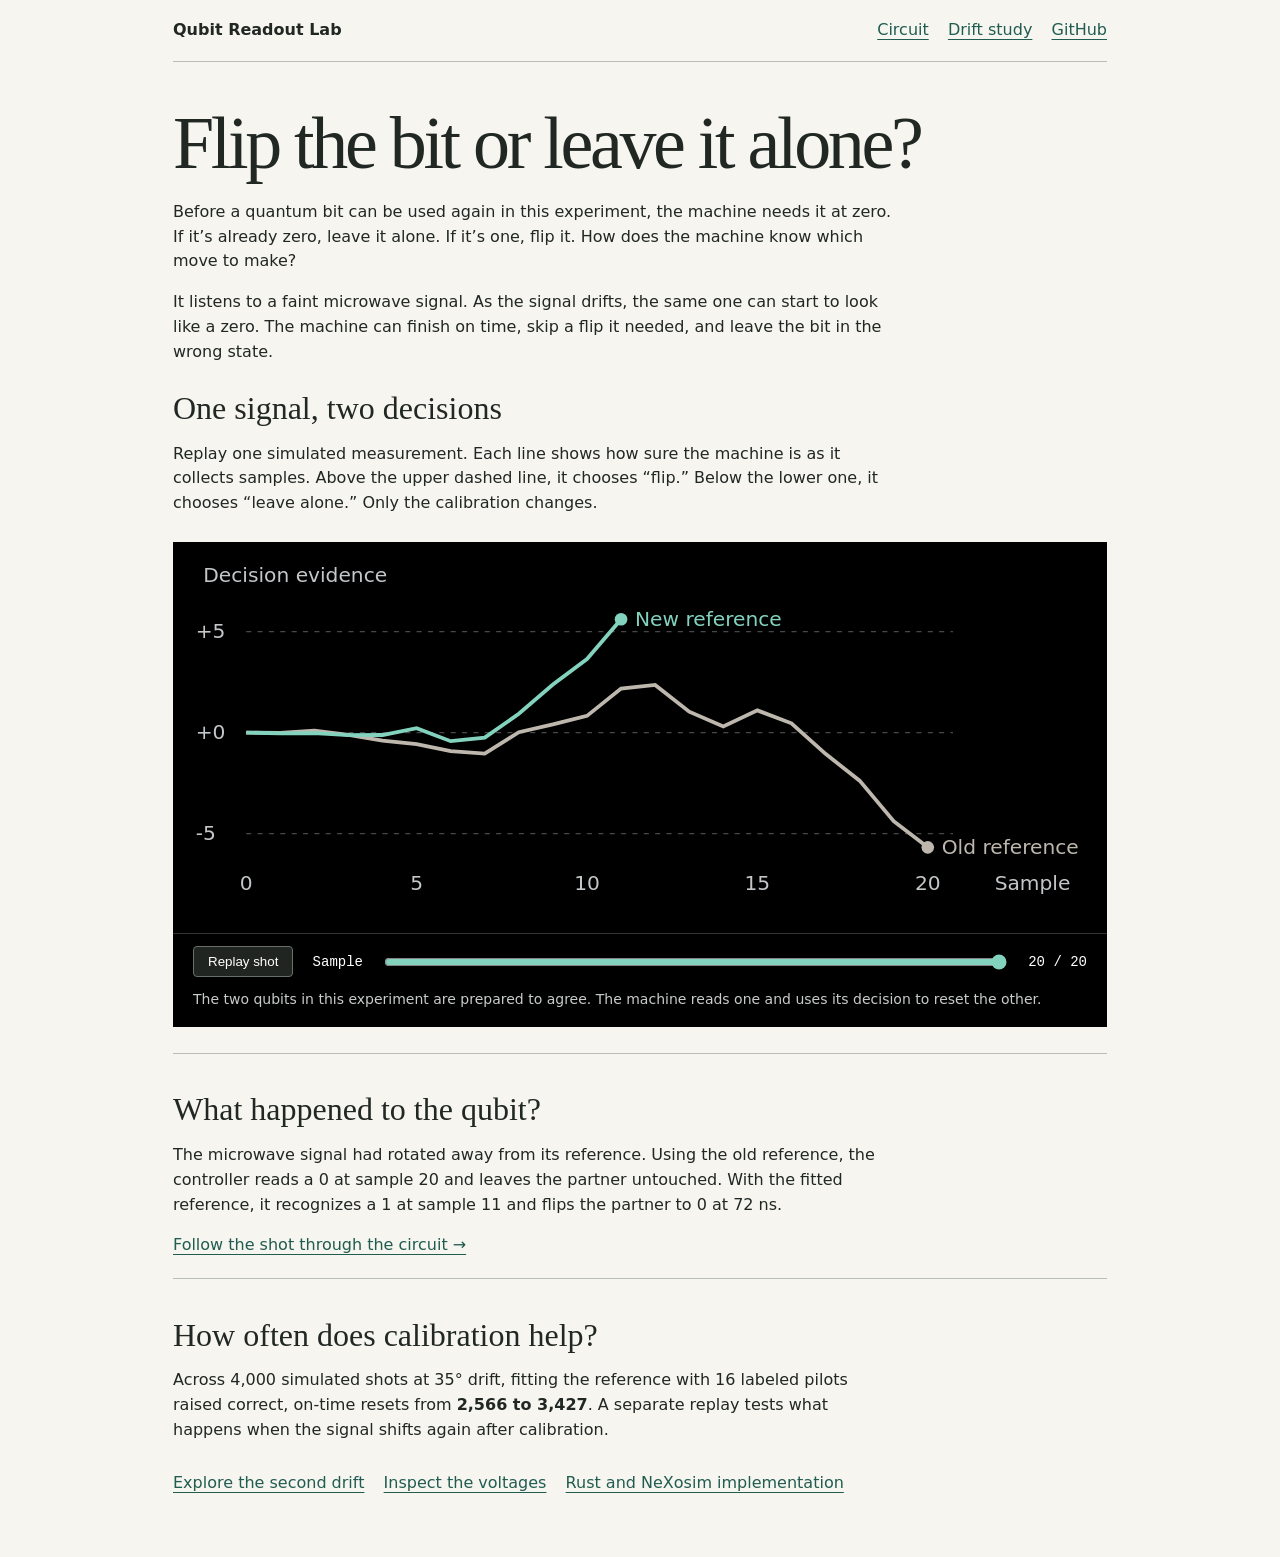
==== commit f5941387: "Explain the reset choice before introducing readout and timing" ====
--- a/docs/index.html
+++ b/docs/index.html
@@ -5,9 +5,13 @@
 *{box-sizing:border-box}body{margin:0;background:#f6f5f0;color:#212723;font:16px/1.55 system-ui,sans-serif}main,header{max-width:1030px;margin:auto;padding:0 clamp(18px,4vw,48px)}nav,footer,.controls{display:flex;align-items:center;gap:1.2rem;flex-wrap:wrap}nav{padding:18px 0;border-bottom:1px solid #b9beb6}nav b{margin-right:auto}a{color:#215c50;text-underline-offset:4px}h1,h2{font-family:Georgia,serif;font-weight:400;line-height:1.08}h1{font-size:clamp(38px,6vw,74px);letter-spacing:-.045em;margin:42px 0 12px}h2{font-size:32px;margin-bottom:12px}p{max-width:71ch}figure{margin:26px 0;background:black;color:white}svg{display:block;width:100%}.controls{padding:12px 20px;border-top:1px solid #333;font:14px ui-monospace,monospace}.controls input{flex:1;min-width:85px;accent-color:#82d2be}button{background:#202522;color:white;border:1px solid #68706b;border-radius:4px;padding:7px 14px;cursor:pointer}output{min-width:5ch}section{border-top:1px solid #b9beb6;padding:12px 0 20px}footer{padding:12px 0 42px}figcaption{padding:0 20px 16px;color:#c7ccc8;font-size:14px}
 </style>
 <header><nav><b>Qubit Readout Lab</b><a href="machine.html">Circuit</a><a href="drift.html">Drift study</a><a href="https://github.com/hanshengzhu0001/qubit-readout-lab">GitHub</a></nav></header>
-<main><h1>The reset failed with<br>12 ns to spare.</h1><p>The controller had 120 ns to reset a qubit. It finished in 108 ns and left the qubit in state 1. Replay the same simulated measurement with a fresh calibration and watch where the two decisions diverge.</p>
-<figure><svg xmlns="http://www.w3.org/2000/svg" viewBox="0 0 740 310" role="img" aria-label="Decision evidence on the same simulated shot. Fitted calibration crosses plus five at sample 11. Stale calibration crosses minus five at sample 20."><rect width="740" height="310" fill="#000"/><g font-family="system-ui,sans-serif" font-size="16" fill="#c3c7ca"><text x="24" y="32">Decision evidence</text><path d="M58 71H618" stroke="#45494b" stroke-dasharray="4 5"/><text x="18" y="76">+5</text><path d="M58 151H618" stroke="#45494b" stroke-dasharray="4 5"/><text x="18" y="156">+0</text><path d="M58 231H618" stroke="#45494b" stroke-dasharray="4 5"/><text x="18" y="236">-5</text><text x="58" y="276" text-anchor="middle">0</text><text x="193" y="276" text-anchor="middle">5</text><text x="328" y="276" text-anchor="middle">10</text><text x="463" y="276" text-anchor="middle">15</text><text x="598" y="276" text-anchor="middle">20</text><text x="651" y="276">Sample</text><defs><clipPath id="progress"><rect id="window" width="740" height="310"/></clipPath></defs><g clip-path="url(#progress)"><polyline fill="none" stroke="#bdb7ae" stroke-width="3" points="58,151.00 85,151.32 112,149.56 139,152.84 166,157.35 193,160.23 220,165.70 247,167.66 274,150.69 301,144.56 328,137.75 355,116.08 382,113.29 409,134.46 436,146.11 463,133.40 490,143.65 517,167.84 544,189.08 571,221.20 598,241.93"/><circle cx="598" cy="241.9271967538682" r="5" fill="#bdb7ae"/><text x="609" y="246.9271967538682" fill="#bdb7ae">Stale</text><polyline fill="none" stroke="#82d2be" stroke-width="3" points="58,151.00 85,151.57 112,151.41 139,153.06 166,152.91 193,147.49 220,157.82 247,154.98 274,136.10 301,112.95 328,92.75 355,61.16"/><circle cx="355" cy="61.157567280035536" r="5" fill="#82d2be"/><text x="366" y="66.15756728003554" fill="#82d2be">Fitted</text></g></g></svg><div class="controls"><button id="play">Replay shot</button><label for="sample">Sample</label><input type="range" id="sample" min="0" max="20" value="20"><output for="sample">20 / 20</output></div><figcaption>Cross +5 and the controller sends a flip. Cross −5 and it skips the flip. Each trace ends when its controller decides.</figcaption></figure>
-<section><h2>Why the flip was skipped</h2><p>The microwave signal had rotated away from its reference. Using the old reference, the controller reads a 0 at sample 20 and leaves the partner untouched. With the fitted reference, it recognizes a 1 at sample 11 and flips the partner to 0 at 72 ns.</p><a href="machine.html">Follow the shot through the circuit →</a></section>
+<main><h1>Flip the bit or leave it alone?</h1>
+<p>Before a quantum bit can be used again in this experiment, the machine needs it at zero. If it’s already zero, leave it alone. If it’s one, flip it. How does the machine know which move to make?</p>
+<p>It listens to a faint microwave signal. As the signal drifts, the same one can start to look like a zero. The machine can finish on time, skip a flip it needed, and leave the bit in the wrong state.</p>
+<h2>One signal, two decisions</h2>
+<p>Replay one simulated measurement. Each line shows how sure the machine is as it collects samples. Above the upper dashed line, it chooses “flip.” Below the lower one, it chooses “leave alone.” Only the calibration changes.</p>
+<figure><svg xmlns="http://www.w3.org/2000/svg" viewBox="0 0 740 310" role="img" aria-label="Decision evidence on the same simulated shot. Fitted calibration crosses plus five at sample 11. Stale calibration crosses minus five at sample 20."><rect width="740" height="310" fill="#000"/><g font-family="system-ui,sans-serif" font-size="16" fill="#c3c7ca"><text x="24" y="32">Decision evidence</text><path d="M58 71H618" stroke="#45494b" stroke-dasharray="4 5"/><text x="18" y="76">+5</text><path d="M58 151H618" stroke="#45494b" stroke-dasharray="4 5"/><text x="18" y="156">+0</text><path d="M58 231H618" stroke="#45494b" stroke-dasharray="4 5"/><text x="18" y="236">-5</text><text x="58" y="276" text-anchor="middle">0</text><text x="193" y="276" text-anchor="middle">5</text><text x="328" y="276" text-anchor="middle">10</text><text x="463" y="276" text-anchor="middle">15</text><text x="598" y="276" text-anchor="middle">20</text><text x="651" y="276">Sample</text><defs><clipPath id="progress"><rect id="window" width="740" height="310"/></clipPath></defs><g clip-path="url(#progress)"><polyline fill="none" stroke="#bdb7ae" stroke-width="3" points="58,151.00 85,151.32 112,149.56 139,152.84 166,157.35 193,160.23 220,165.70 247,167.66 274,150.69 301,144.56 328,137.75 355,116.08 382,113.29 409,134.46 436,146.11 463,133.40 490,143.65 517,167.84 544,189.08 571,221.20 598,241.93"/><circle cx="598" cy="241.9271967538682" r="5" fill="#bdb7ae"/><text x="609" y="246.9271967538682" fill="#bdb7ae">Old reference</text><polyline fill="none" stroke="#82d2be" stroke-width="3" points="58,151.00 85,151.57 112,151.41 139,153.06 166,152.91 193,147.49 220,157.82 247,154.98 274,136.10 301,112.95 328,92.75 355,61.16"/><circle cx="355" cy="61.157567280035536" r="5" fill="#82d2be"/><text x="366" y="66.15756728003554" fill="#82d2be">New reference</text></g></g></svg><div class="controls"><button id="play">Replay shot</button><label for="sample">Sample</label><input type="range" id="sample" min="0" max="20" value="20"><output for="sample">20 / 20</output></div><figcaption>The two qubits in this experiment are prepared to agree. The machine reads one and uses its decision to reset the other.</figcaption></figure>
+<section><h2>What happened to the qubit?</h2><p>The microwave signal had rotated away from its reference. Using the old reference, the controller reads a 0 at sample 20 and leaves the partner untouched. With the fitted reference, it recognizes a 1 at sample 11 and flips the partner to 0 at 72 ns.</p><a href="machine.html">Follow the shot through the circuit →</a></section>
 <section><h2>How often does calibration help?</h2><p>Across 4,000 simulated shots at 35° drift, fitting the reference with 16 labeled pilots raised correct, on-time resets from <b>2,566 to 3,427</b>. A separate replay tests what happens when the signal shifts again after calibration.</p><footer><a href="drift.html">Explore the second drift</a><a href="exhibit.html#experiment">Inspect the voltages</a><a href="https://github.com/hanshengzhu0001/qubit-readout-lab#rust-async-two-runtimes-two-jobs">Rust and NeXosim implementation</a></footer></section></main>
 <script>
 const slider=document.querySelector('#sample'), button=document.querySelector('#play');
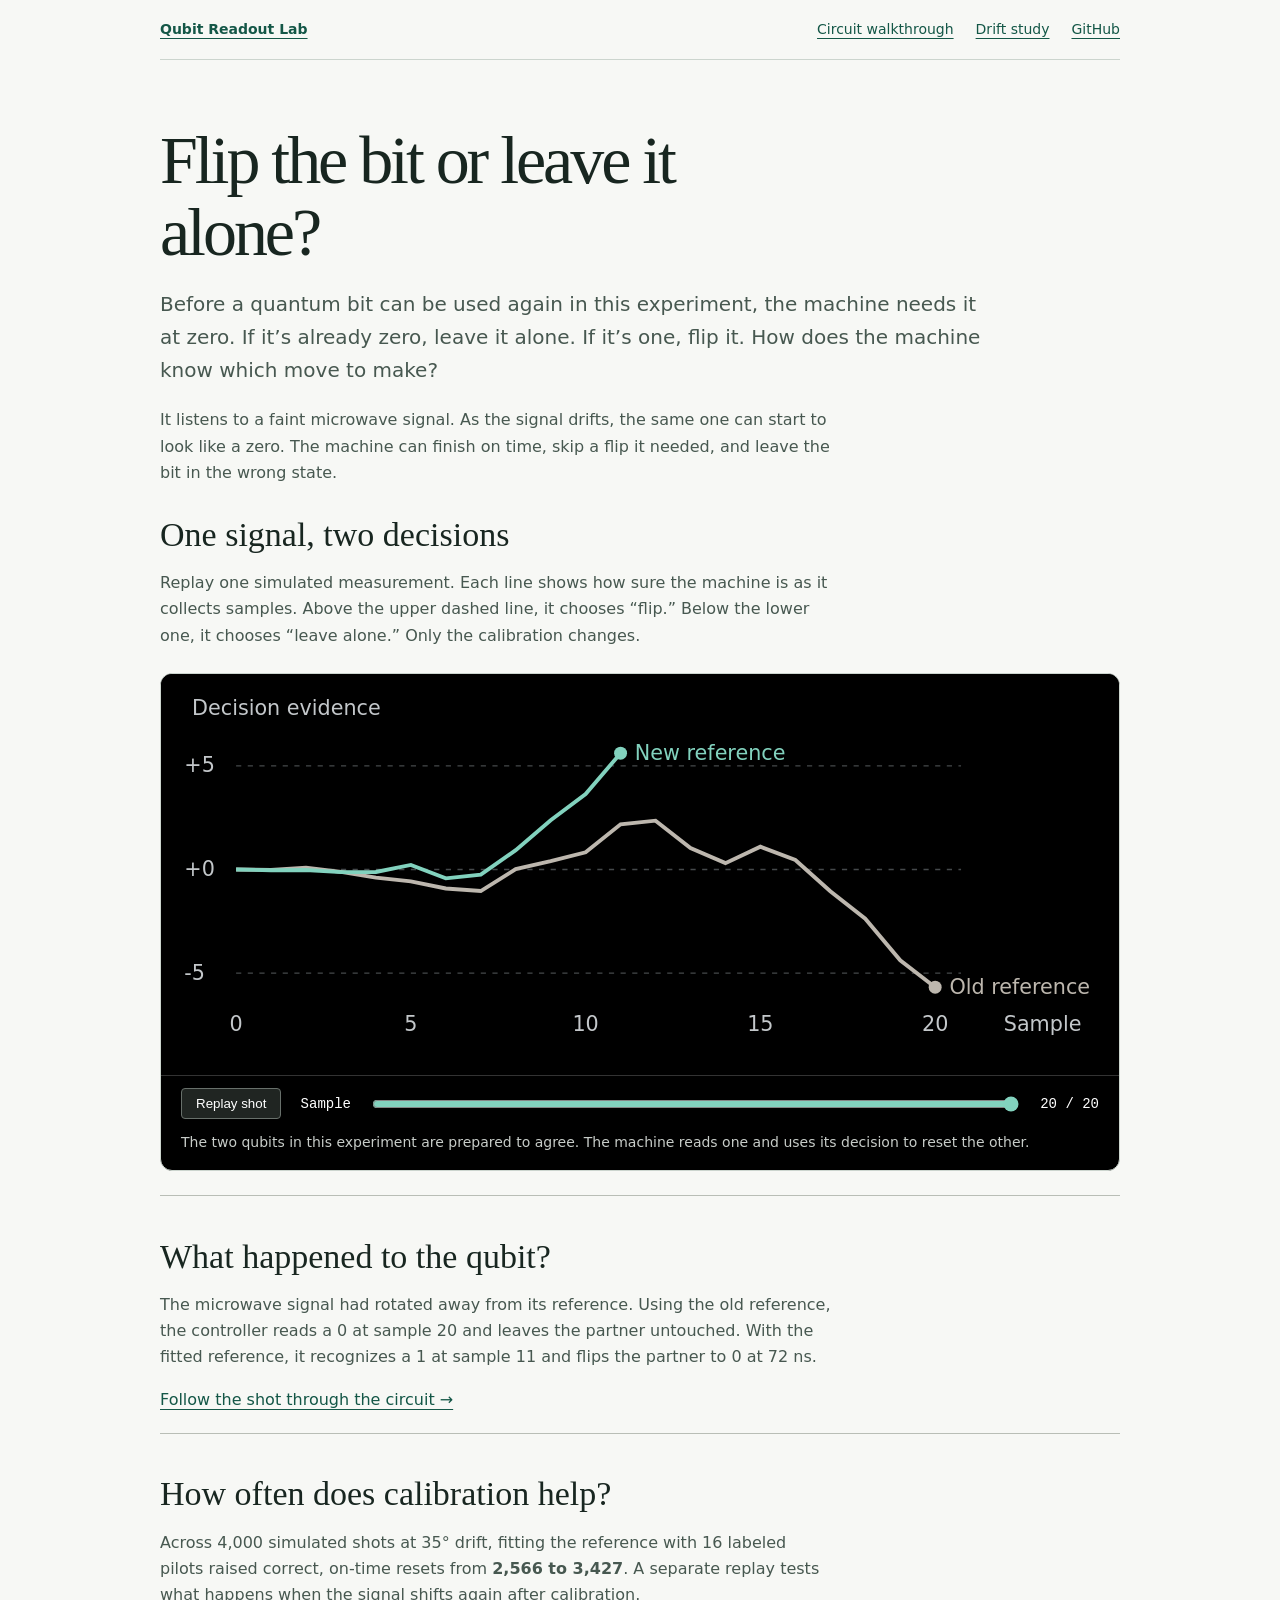
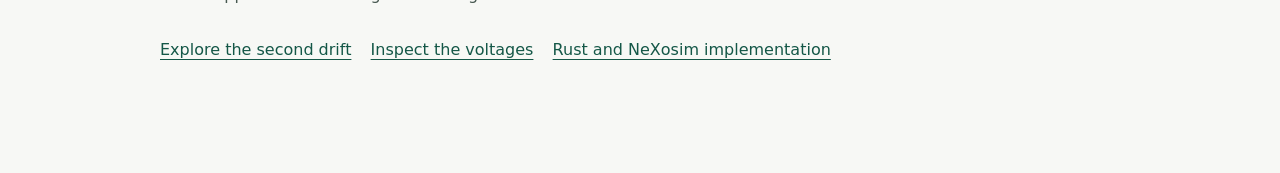
==== commit 5f01235d: "Polish the landing page and circuit replay layout" ====
--- a/docs/index.html
+++ b/docs/index.html
@@ -4,7 +4,8 @@
 <style>
 *{box-sizing:border-box}body{margin:0;background:#f6f5f0;color:#212723;font:16px/1.55 system-ui,sans-serif}main,header{max-width:1030px;margin:auto;padding:0 clamp(18px,4vw,48px)}nav,footer,.controls{display:flex;align-items:center;gap:1.2rem;flex-wrap:wrap}nav{padding:18px 0;border-bottom:1px solid #b9beb6}nav b{margin-right:auto}a{color:#215c50;text-underline-offset:4px}h1,h2{font-family:Georgia,serif;font-weight:400;line-height:1.08}h1{font-size:clamp(38px,6vw,74px);letter-spacing:-.045em;margin:42px 0 12px}h2{font-size:32px;margin-bottom:12px}p{max-width:71ch}figure{margin:26px 0;background:black;color:white}svg{display:block;width:100%}.controls{padding:12px 20px;border-top:1px solid #333;font:14px ui-monospace,monospace}.controls input{flex:1;min-width:85px;accent-color:#82d2be}button{background:#202522;color:white;border:1px solid #68706b;border-radius:4px;padding:7px 14px;cursor:pointer}output{min-width:5ch}section{border-top:1px solid #b9beb6;padding:12px 0 20px}footer{padding:12px 0 42px}figcaption{padding:0 20px 16px;color:#c7ccc8;font-size:14px}
 </style>
-<header><nav><b>Qubit Readout Lab</b><a href="machine.html">Circuit</a><a href="drift.html">Drift study</a><a href="https://github.com/hanshengzhu0001/qubit-readout-lab">GitHub</a></nav></header>
+<link rel="stylesheet" href="layout.css">
+<header><nav class="lab-nav" aria-label="Project"><a href="./">Qubit Readout Lab</a><a href="machine.html">Circuit walkthrough</a><a href="drift.html">Drift study</a><a href="https://github.com/hanshengzhu0001/qubit-readout-lab">GitHub</a></nav></header>
 <main><h1>Flip the bit or leave it alone?</h1>
 <p>Before a quantum bit can be used again in this experiment, the machine needs it at zero. If it’s already zero, leave it alone. If it’s one, flip it. How does the machine know which move to make?</p>
 <p>It listens to a faint microwave signal. As the signal drifts, the same one can start to look like a zero. The machine can finish on time, skip a flip it needed, and leave the bit in the wrong state.</p>
--- a/docs/layout.css
+++ b/docs/layout.css
@@ -0,0 +1,56 @@
+:root {
+  --paper: #f7f8f5;
+  --ink: #182620;
+  --muted: #475850;
+  --rule: #ccd5ce;
+  --accent: #145747;
+}
+body {
+  background: var(--paper);
+  color: var(--ink);
+  font: 16px/1.65 system-ui, sans-serif;
+}
+body > header, body > main {
+  box-sizing: border-box;
+  width: min(100%, 1080px);
+  max-width: none;
+  margin-inline: auto;
+  padding-inline: clamp(20px, 5vw, 60px);
+}
+body > main { padding-bottom: 48px; }
+.lab-nav {
+  display: flex;
+  flex-wrap: wrap;
+  gap: 8px 22px;
+  align-items: center;
+  padding: 18px 0;
+  border-bottom: 1px solid var(--rule);
+  font-size: 14px;
+}
+.lab-nav a:first-child { margin-right: auto; font-weight: 700; }
+a, small { color: var(--accent); }
+a { text-underline-offset: 4px; }
+h1 {
+  max-width: 19ch;
+  margin: clamp(28px, 5vw, 64px) 0 16px;
+  font: 400 clamp(36px, 6vw, 68px)/1.06 Georgia, serif;
+  letter-spacing: -.045em;
+}
+h2 { font: 400 clamp(25px, 4vw, 34px)/1.15 Georgia, serif; }
+p { color: var(--muted); max-width: 66ch; }
+h1 + p { font-size: clamp(17px, 2vw, 20px); }
+figure, .lab-panel {
+  overflow: hidden;
+  border: 1px solid var(--rule);
+  border-radius: 12px;
+  margin: 24px 0;
+}
+.lab-panel { background: #fff; }
+.lab-panel canvas { border-radius: 0; }
+.lab-panel aside, .lab-panel article, .lab-panel .tools { padding: 12px 18px; }
+.lab-panel .tools { border-top: 1px solid var(--rule); }
+.lab-panel button, .lab-panel select { font-size: 14px; }
+a:focus-visible, button:focus-visible, input:focus-visible, select:focus-visible {
+  outline: 3px solid #21866e;
+  outline-offset: 3px;
+}
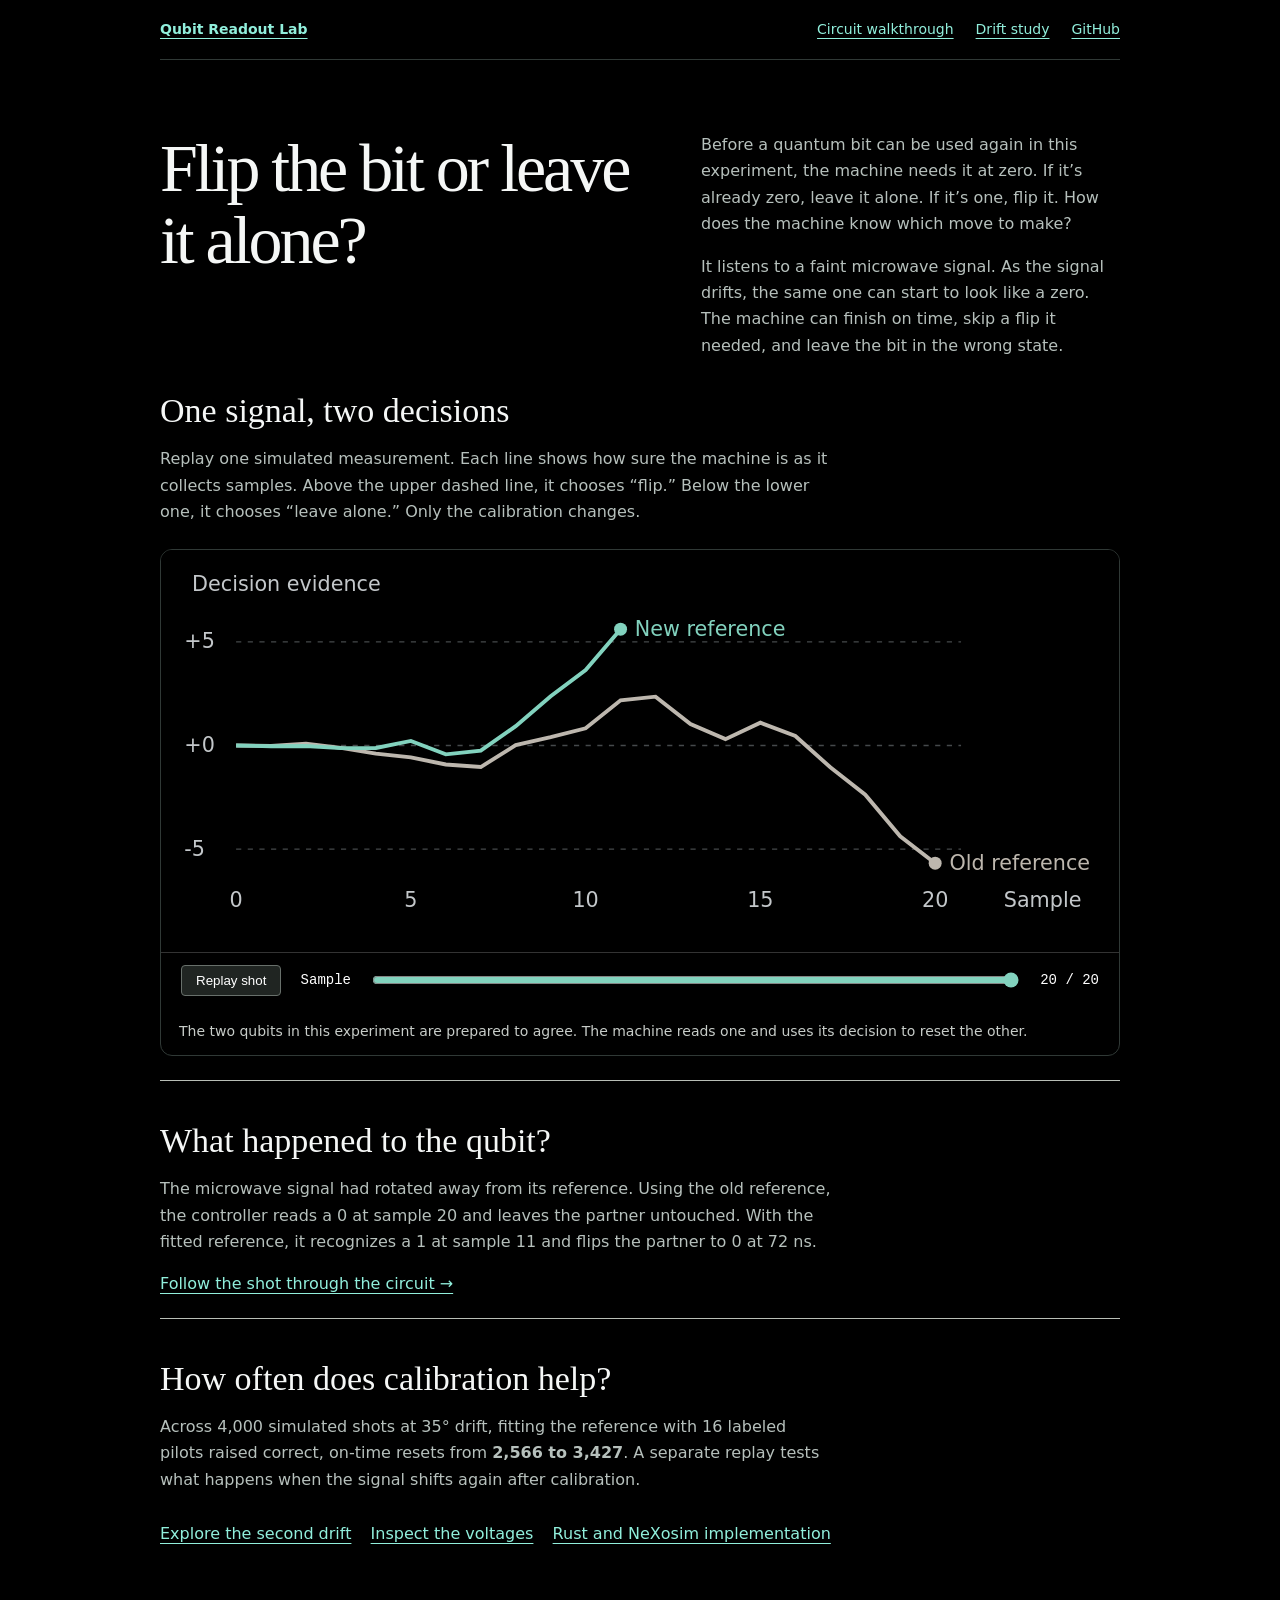
==== commit 59c5790d: "Use black throughout and align instructions with demo controls" ====
--- a/docs/index.html
+++ b/docs/index.html
@@ -6,9 +6,7 @@
 </style>
 <link rel="stylesheet" href="layout.css">
 <header><nav class="lab-nav" aria-label="Project"><a href="./">Qubit Readout Lab</a><a href="machine.html">Circuit walkthrough</a><a href="drift.html">Drift study</a><a href="https://github.com/hanshengzhu0001/qubit-readout-lab">GitHub</a></nav></header>
-<main><h1>Flip the bit or leave it alone?</h1>
-<p>Before a quantum bit can be used again in this experiment, the machine needs it at zero. If it’s already zero, leave it alone. If it’s one, flip it. How does the machine know which move to make?</p>
-<p>It listens to a faint microwave signal. As the signal drifts, the same one can start to look like a zero. The machine can finish on time, skip a flip it needed, and leave the bit in the wrong state.</p>
+<main><div class="lab-intro"><h1>Flip the bit or leave it alone?</h1><div><p>Before a quantum bit can be used again in this experiment, the machine needs it at zero. If it’s already zero, leave it alone. If it’s one, flip it. How does the machine know which move to make?</p><p>It listens to a faint microwave signal. As the signal drifts, the same one can start to look like a zero. The machine can finish on time, skip a flip it needed, and leave the bit in the wrong state.</p></div></div>
 <h2>One signal, two decisions</h2>
 <p>Replay one simulated measurement. Each line shows how sure the machine is as it collects samples. Above the upper dashed line, it chooses “flip.” Below the lower one, it chooses “leave alone.” Only the calibration changes.</p>
 <figure><svg xmlns="http://www.w3.org/2000/svg" viewBox="0 0 740 310" role="img" aria-label="Decision evidence on the same simulated shot. Fitted calibration crosses plus five at sample 11. Stale calibration crosses minus five at sample 20."><rect width="740" height="310" fill="#000"/><g font-family="system-ui,sans-serif" font-size="16" fill="#c3c7ca"><text x="24" y="32">Decision evidence</text><path d="M58 71H618" stroke="#45494b" stroke-dasharray="4 5"/><text x="18" y="76">+5</text><path d="M58 151H618" stroke="#45494b" stroke-dasharray="4 5"/><text x="18" y="156">+0</text><path d="M58 231H618" stroke="#45494b" stroke-dasharray="4 5"/><text x="18" y="236">-5</text><text x="58" y="276" text-anchor="middle">0</text><text x="193" y="276" text-anchor="middle">5</text><text x="328" y="276" text-anchor="middle">10</text><text x="463" y="276" text-anchor="middle">15</text><text x="598" y="276" text-anchor="middle">20</text><text x="651" y="276">Sample</text><defs><clipPath id="progress"><rect id="window" width="740" height="310"/></clipPath></defs><g clip-path="url(#progress)"><polyline fill="none" stroke="#bdb7ae" stroke-width="3" points="58,151.00 85,151.32 112,149.56 139,152.84 166,157.35 193,160.23 220,165.70 247,167.66 274,150.69 301,144.56 328,137.75 355,116.08 382,113.29 409,134.46 436,146.11 463,133.40 490,143.65 517,167.84 544,189.08 571,221.20 598,241.93"/><circle cx="598" cy="241.9271967538682" r="5" fill="#bdb7ae"/><text x="609" y="246.9271967538682" fill="#bdb7ae">Old reference</text><polyline fill="none" stroke="#82d2be" stroke-width="3" points="58,151.00 85,151.57 112,151.41 139,153.06 166,152.91 193,147.49 220,157.82 247,154.98 274,136.10 301,112.95 328,92.75 355,61.16"/><circle cx="355" cy="61.157567280035536" r="5" fill="#82d2be"/><text x="366" y="66.15756728003554" fill="#82d2be">New reference</text></g></g></svg><div class="controls"><button id="play">Replay shot</button><label for="sample">Sample</label><input type="range" id="sample" min="0" max="20" value="20"><output for="sample">20 / 20</output></div><figcaption>The two qubits in this experiment are prepared to agree. The machine reads one and uses its decision to reset the other.</figcaption></figure>
--- a/docs/layout.css
+++ b/docs/layout.css
@@ -1,9 +1,9 @@
 :root {
-  --paper: #f7f8f5;
-  --ink: #182620;
-  --muted: #475850;
-  --rule: #ccd5ce;
-  --accent: #145747;
+  --paper: #000;
+  --ink: #f5f7f6;
+  --muted: #b6c0bc;
+  --rule: #303936;
+  --accent: #91efdc;
 }
 body {
   background: var(--paper);
@@ -45,7 +45,7 @@
   border-radius: 12px;
   margin: 24px 0;
 }
-.lab-panel { background: #fff; }
+.lab-panel { background: #000; }
 .lab-panel canvas { border-radius: 0; }
 .lab-panel aside, .lab-panel article, .lab-panel .tools { padding: 12px 18px; }
 .lab-panel .tools { border-top: 1px solid var(--rule); }
@@ -54,3 +54,29 @@
   outline: 3px solid #21866e;
   outline-offset: 3px;
 }
+
+:root { color-scheme: dark; }
+.lab-intro {
+  display: grid;
+  grid-template-columns: minmax(0, 1fr) minmax(0, .85fr);
+  align-items: start;
+  gap: 20px 48px;
+  margin: clamp(32px, 6vw, 72px) 0 32px;
+}
+.lab-intro h1, .lab-intro p:first-child { margin-top: 0; }
+.lab-intro p:last-child { margin-bottom: 0; }
+.lab-panel .tools { border-top: 0; border-bottom: 1px solid var(--rule); }
+.lab-panel canvas, .instrument, .visual, .stats > div, .replay-page article {
+  background: #000;
+}
+.lab-panel article { min-height: initial; color: var(--muted); }
+.lab-panel aside + article { padding-top: 0; }
+figure figcaption, #motionNote { padding: 12px 18px; margin: 0; }
+.instrument canvas, iframe { background: #000; }
+.replay-page h1 { max-width: 26ch; margin-top: 0; }
+.replay-page article { border: 1px solid var(--rule); }
+.replay-page section { grid-template-columns: repeat(2, minmax(0, 1fr)); }
+@media (max-width: 680px) {
+  .lab-intro, .replay-page section { grid-template-columns: 1fr; }
+  .lab-intro { gap: 4px; }
+}
